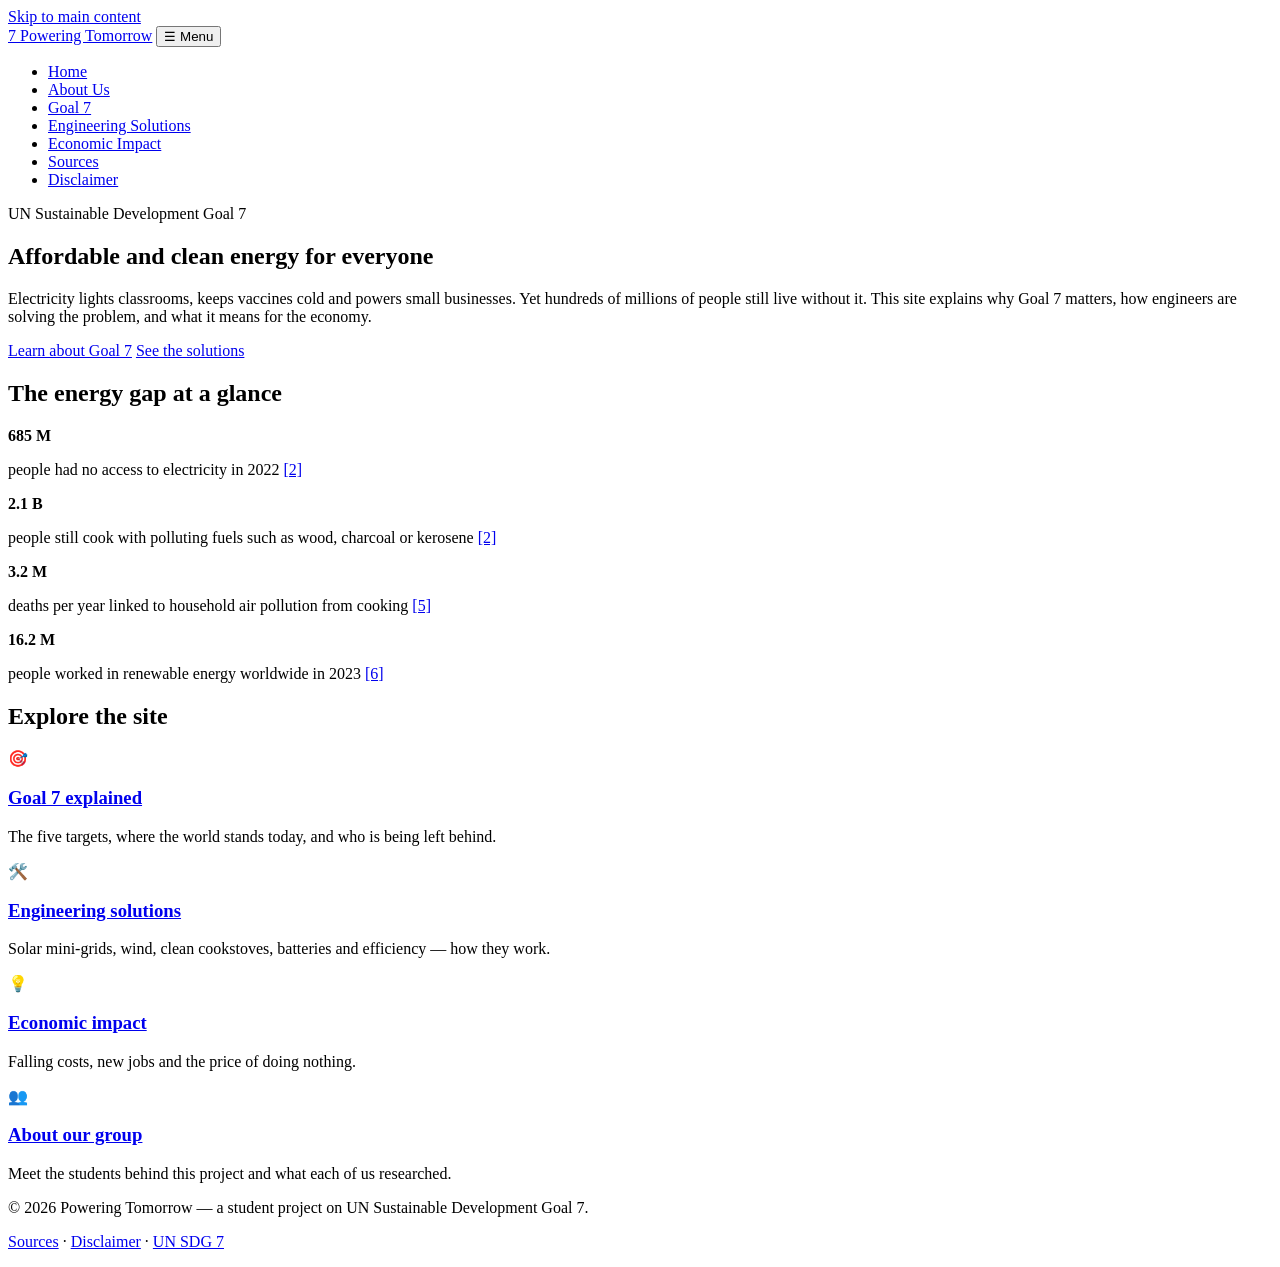
==== index.html @ d021190f "Add files via upload" ====
<!DOCTYPE html>
<html lang="en">
<head>
  <meta charset="UTF-8">
  <meta name="viewport" content="width=device-width, initial-scale=1">
  <title>Home | Powering Tomorrow – SDG 7</title>
  <meta name="description" content="A public guide to UN Sustainable Development Goal 7: affordable, reliable, sustainable and modern energy for all.">
  <link rel="icon" href="data:image/svg+xml,<svg xmlns='http://www.w3.org/2000/svg' viewBox='0 0 100 100'><text y='.9em' font-size='90'>☀️</text></svg>">
  <link rel="stylesheet" href="css/styles.css">
</head>
<body>
  <a class="skip" href="#main">Skip to main content</a>
  <header class="site-header">
    <nav class="nav container" aria-label="Main">
      <a class="brand" href="index.html"><span class="brand-badge" aria-hidden="true">7</span> Powering Tomorrow</a>
      <button class="nav-toggle" aria-expanded="false" aria-controls="nav-links">☰ Menu</button>
      <ul class="nav-links" id="nav-links">
        <li><a href="index.html" aria-current="page">Home</a></li>
        <li><a href="about.html">About Us</a></li>
        <li><a href="goal7.html">Goal 7</a></li>
        <li><a href="engineering.html">Engineering Solutions</a></li>
        <li><a href="economic.html">Economic Impact</a></li>
        <li><a href="sources.html">Sources</a></li>
        <li><a href="disclaimer.html">Disclaimer</a></li>
      </ul>
    </nav>
  </header>
  <main id="main">
    <section class="hero">
      <div class="container">
        <p class="eyebrow">UN Sustainable Development Goal 7</p>
        <h1>Affordable and clean energy for everyone</h1>
        <p class="lead">Electricity lights classrooms, keeps vaccines cold and powers small businesses. Yet hundreds of millions of people still live without it. This site explains why Goal 7 matters, how engineers are solving the problem, and what it means for the economy.</p>
        <a class="btn" href="goal7.html">Learn about Goal 7</a>
        <a class="btn alt" href="engineering.html">See the solutions</a>
      </div>
    </section>

    <section>
      <div class="container">
        <h2>The energy gap at a glance</h2>
        <div class="grid">
          <div class="card stat"><strong>685<span> M</span></strong><p>people had no access to electricity in 2022 <a class="cite" href="sources.html#src2" aria-label="Source 2">[2]</a></p></div>
          <div class="card stat"><strong>2.1<span> B</span></strong><p>people still cook with polluting fuels such as wood, charcoal or kerosene <a class="cite" href="sources.html#src2" aria-label="Source 2">[2]</a></p></div>
          <div class="card stat"><strong>3.2<span> M</span></strong><p>deaths per year linked to household air pollution from cooking <a class="cite" href="sources.html#src5" aria-label="Source 5">[5]</a></p></div>
          <div class="card stat"><strong>16.2<span> M</span></strong><p>people worked in renewable energy worldwide in 2023 <a class="cite" href="sources.html#src6" aria-label="Source 6">[6]</a></p></div>
        </div>
      </div>
    </section>

    <section class="tint">
      <div class="container">
        <h2>Explore the site</h2>
        <div class="grid">
          <article class="card"><div class="icon" aria-hidden="true">🎯</div><h3><a href="goal7.html">Goal 7 explained</a></h3><p>The five targets, where the world stands today, and who is being left behind.</p></article>
          <article class="card"><div class="icon" aria-hidden="true">🛠️</div><h3><a href="engineering.html">Engineering solutions</a></h3><p>Solar mini-grids, wind, clean cookstoves, batteries and efficiency — how they work.</p></article>
          <article class="card"><div class="icon" aria-hidden="true">💡</div><h3><a href="economic.html">Economic impact</a></h3><p>Falling costs, new jobs and the price of doing nothing.</p></article>
          <article class="card"><div class="icon" aria-hidden="true">👥</div><h3><a href="about.html">About our group</a></h3><p>Meet the students behind this project and what each of us researched.</p></article>
        </div>
      </div>
    </section>
  </main>
  <footer class="site-footer">
    <div class="container footer-grid">
      <p>© <span id="year">2026</span> Powering Tomorrow — a student project on UN Sustainable Development Goal 7.</p>
      <p><a href="sources.html">Sources</a> · <a href="disclaimer.html">Disclaimer</a> · <a href="https://sdgs.un.org/goals/goal7" rel="noopener">UN SDG 7</a></p>
    </div>
  </footer>
  <script src="js/main.js"></script>
</body>
</html>
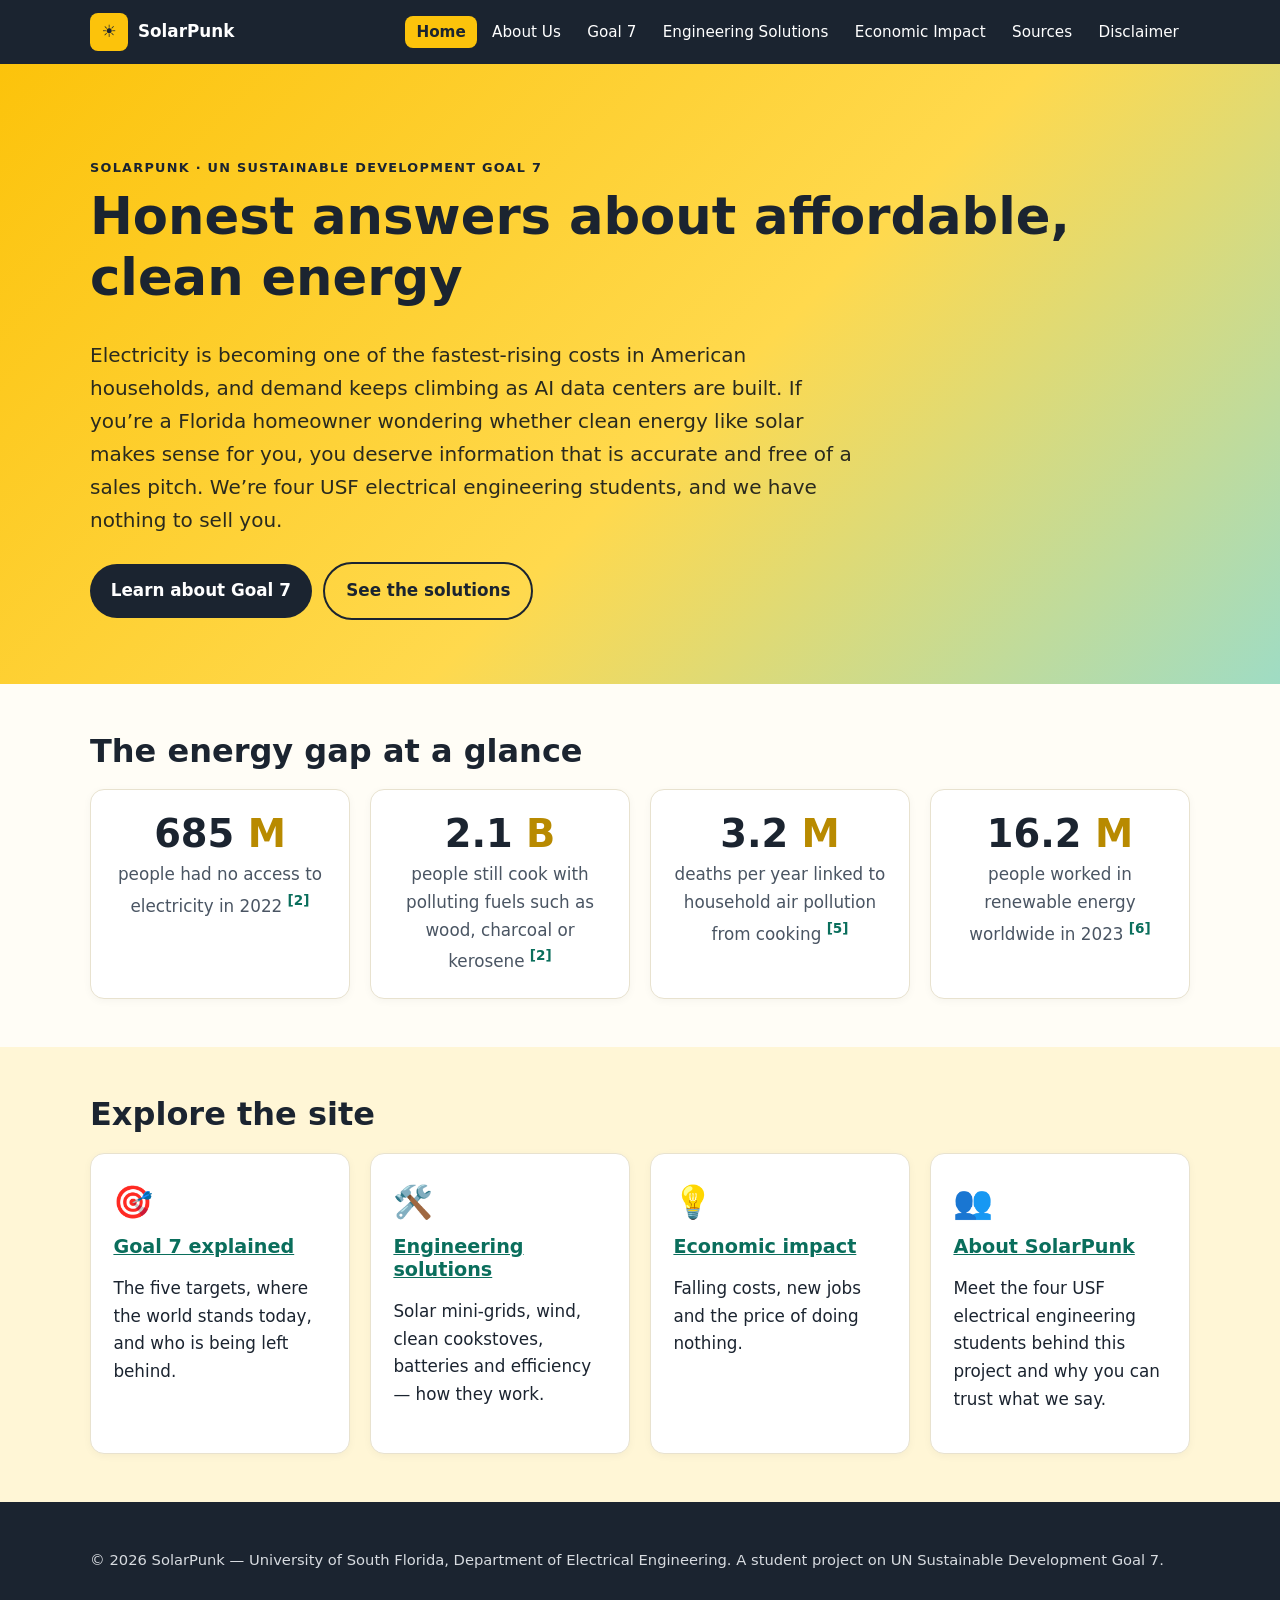
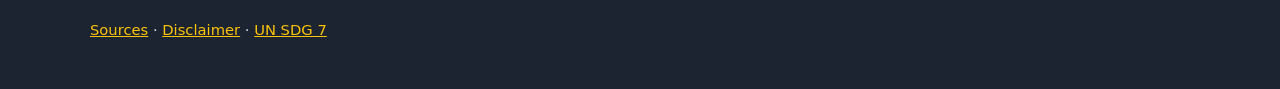
==== commit 256f17ed: "Add files via upload" ====
--- a/index.html
+++ b/index.html
@@ -3,7 +3,7 @@
 <head>
   <meta charset="UTF-8">
   <meta name="viewport" content="width=device-width, initial-scale=1">
-  <title>Home | Powering Tomorrow – SDG 7</title>
+  <title>Home | SolarPunk – SDG 7</title>
   <meta name="description" content="A public guide to UN Sustainable Development Goal 7: affordable, reliable, sustainable and modern energy for all.">
   <link rel="icon" href="data:image/svg+xml,<svg xmlns='http://www.w3.org/2000/svg' viewBox='0 0 100 100'><text y='.9em' font-size='90'>☀️</text></svg>">
   <link rel="stylesheet" href="css/styles.css">
@@ -12,7 +12,7 @@
   <a class="skip" href="#main">Skip to main content</a>
   <header class="site-header">
     <nav class="nav container" aria-label="Main">
-      <a class="brand" href="index.html"><span class="brand-badge" aria-hidden="true">7</span> Powering Tomorrow</a>
+      <a class="brand" href="index.html"><span class="brand-badge" aria-hidden="true">☀</span> SolarPunk</a>
       <button class="nav-toggle" aria-expanded="false" aria-controls="nav-links">☰ Menu</button>
       <ul class="nav-links" id="nav-links">
         <li><a href="index.html" aria-current="page">Home</a></li>
@@ -28,9 +28,9 @@
   <main id="main">
     <section class="hero">
       <div class="container">
-        <p class="eyebrow">UN Sustainable Development Goal 7</p>
-        <h1>Affordable and clean energy for everyone</h1>
-        <p class="lead">Electricity lights classrooms, keeps vaccines cold and powers small businesses. Yet hundreds of millions of people still live without it. This site explains why Goal 7 matters, how engineers are solving the problem, and what it means for the economy.</p>
+        <p class="eyebrow">SolarPunk · UN Sustainable Development Goal 7</p>
+        <h1>Honest answers about affordable, clean energy</h1>
+        <p class="lead">Electricity is becoming one of the fastest-rising costs in American households, and demand keeps climbing as AI data centers are built. If you’re a Florida homeowner wondering whether clean energy like solar makes sense for you, you deserve information that is accurate and free of a sales pitch. We’re four USF electrical engineering students, and we have nothing to sell you.</p>
         <a class="btn" href="goal7.html">Learn about Goal 7</a>
         <a class="btn alt" href="engineering.html">See the solutions</a>
       </div>
@@ -55,14 +55,14 @@
           <article class="card"><div class="icon" aria-hidden="true">🎯</div><h3><a href="goal7.html">Goal 7 explained</a></h3><p>The five targets, where the world stands today, and who is being left behind.</p></article>
           <article class="card"><div class="icon" aria-hidden="true">🛠️</div><h3><a href="engineering.html">Engineering solutions</a></h3><p>Solar mini-grids, wind, clean cookstoves, batteries and efficiency — how they work.</p></article>
           <article class="card"><div class="icon" aria-hidden="true">💡</div><h3><a href="economic.html">Economic impact</a></h3><p>Falling costs, new jobs and the price of doing nothing.</p></article>
-          <article class="card"><div class="icon" aria-hidden="true">👥</div><h3><a href="about.html">About our group</a></h3><p>Meet the students behind this project and what each of us researched.</p></article>
+          <article class="card"><div class="icon" aria-hidden="true">👥</div><h3><a href="about.html">About SolarPunk</a></h3><p>Meet the four USF electrical engineering students behind this project and why you can trust what we say.</p></article>
         </div>
       </div>
     </section>
   </main>
   <footer class="site-footer">
     <div class="container footer-grid">
-      <p>© <span id="year">2026</span> Powering Tomorrow — a student project on UN Sustainable Development Goal 7.</p>
+      <p>© <span id="year">2026</span> SolarPunk — University of South Florida, Department of Electrical Engineering. A student project on UN Sustainable Development Goal 7.</p>
       <p><a href="sources.html">Sources</a> · <a href="disclaimer.html">Disclaimer</a> · <a href="https://sdgs.un.org/goals/goal7" rel="noopener">UN SDG 7</a></p>
     </div>
   </footer>
--- a/css/styles.css
+++ b/css/styles.css
@@ -0,0 +1,100 @@
+:root {
+  --sdg7: #fcc30b;        /* official SDG 7 yellow */
+  --sdg7-dark: #b88a00;
+  --ink: #1b2430;
+  --muted: #4a5563;
+  --bg: #fffdf6;
+  --card: #ffffff;
+  --line: #e8e2cf;
+  --accent: #0a6e5c;      /* clean-energy green */
+  --radius: 14px;
+  --max: 1100px;
+  font-family: "Segoe UI", system-ui, -apple-system, Roboto, Arial, sans-serif;
+}
+* { box-sizing: border-box; }
+body { margin: 0; color: var(--ink); background: var(--bg); line-height: 1.65; font-size: 1.05rem; }
+img { max-width: 100%; display: block; }
+a { color: var(--accent); }
+a:hover { color: #064d40; }
+:focus-visible { outline: 3px solid var(--accent); outline-offset: 3px; }
+h1, h2, h3 { line-height: 1.2; margin: 0 0 .6em; }
+h1 { font-size: clamp(2rem, 5vw, 3.2rem); }
+h2 { font-size: clamp(1.5rem, 3vw, 2rem); }
+.container { width: min(var(--max), 92%); margin-inline: auto; }
+.skip { position: absolute; left: -999px; top: 0; background: var(--ink); color: #fff; padding: .6rem 1rem; z-index: 10; }
+.skip:focus { left: 1rem; }
+
+/* Header / nav */
+.site-header { background: var(--ink); color: #fff; position: sticky; top: 0; z-index: 5; }
+.nav { display: flex; align-items: center; justify-content: space-between; gap: 1rem; padding: .8rem 0; }
+.brand { display: flex; align-items: center; gap: .6rem; color: #fff; text-decoration: none; font-weight: 700; }
+.brand-badge { background: var(--sdg7); color: var(--ink); width: 2.4rem; height: 2.4rem; border-radius: 8px; display: grid; place-items: center; font-weight: 800; }
+.nav-toggle { display: none; background: none; border: 2px solid #fff; color: #fff; border-radius: 8px; padding: .35rem .7rem; font-size: 1rem; cursor: pointer; }
+.nav-links { list-style: none; display: flex; flex-wrap: wrap; gap: .25rem; margin: 0; padding: 0; }
+.nav-links a { color: #fff; text-decoration: none; padding: .45rem .7rem; border-radius: 8px; font-size: .95rem; }
+.nav-links a:hover { background: rgba(255,255,255,.12); }
+.nav-links a[aria-current="page"] { background: var(--sdg7); color: var(--ink); font-weight: 700; }
+@media (max-width: 860px) {
+  .nav-toggle { display: block; }
+  .nav { flex-wrap: wrap; }
+  .nav-links { display: none; width: 100%; flex-direction: column; padding-bottom: .6rem; }
+  .nav-links.open { display: flex; }
+}
+
+/* Hero & page banners */
+.hero { background: linear-gradient(135deg, var(--sdg7) 0%, #ffd94d 55%, #9fdcc4 100%); padding: 5rem 0 4rem; }
+.hero p.lead { font-size: 1.25rem; max-width: 60ch; color: #2a2a1e; }
+.page-banner { background: var(--sdg7); padding: 3rem 0 2.2rem; }
+.page-banner p { max-width: 65ch; margin: 0; color: #2a2a1e; font-size: 1.1rem; }
+.eyebrow { text-transform: uppercase; letter-spacing: .1em; font-size: .8rem; font-weight: 700; margin-bottom: .5rem; }
+.btn { display: inline-block; background: var(--ink); color: #fff; text-decoration: none; padding: .8rem 1.3rem; border-radius: 999px; font-weight: 600; margin: .3rem .4rem 0 0; }
+.btn:hover { background: #000; color: #fff; }
+.btn.alt { background: transparent; color: var(--ink); border: 2px solid var(--ink); }
+
+/* Sections & cards */
+main section { padding: 3rem 0; }
+main section.tint { background: #fff6d6; }
+.grid { display: grid; gap: 1.25rem; grid-template-columns: repeat(auto-fit, minmax(240px, 1fr)); }
+.card { background: var(--card); border: 1px solid var(--line); border-radius: var(--radius); padding: 1.4rem; box-shadow: 0 2px 8px rgba(0,0,0,.04); }
+.card h3 { font-size: 1.2rem; }
+.icon { font-size: 2rem; margin-bottom: .4rem; }
+.stat { text-align: center; }
+.stat strong { display: block; font-size: 2.4rem; color: var(--ink); line-height: 1.1; }
+.stat strong span { color: var(--sdg7-dark); }
+.stat p { margin: .4rem 0 0; color: var(--muted); }
+.cite { font-size: .85rem; vertical-align: super; text-decoration: none; font-weight: 700; }
+.note { color: var(--muted); font-size: .92rem; }
+.prose { max-width: 72ch; }
+.two-col { display: grid; gap: 2rem; grid-template-columns: 1.3fr 1fr; align-items: start; }
+@media (max-width: 760px) { .two-col { grid-template-columns: 1fr; } }
+.callout { border-left: 6px solid var(--sdg7); background: #fff; padding: 1rem 1.3rem; border-radius: 0 var(--radius) var(--radius) 0; }
+
+/* Targets table */
+table { width: 100%; border-collapse: collapse; background: #fff; border-radius: var(--radius); overflow: hidden; }
+caption { text-align: left; font-weight: 700; padding-bottom: .5rem; }
+th, td { text-align: left; padding: .8rem 1rem; border-bottom: 1px solid var(--line); vertical-align: top; }
+th { background: var(--ink); color: #fff; }
+.table-wrap { overflow-x: auto; }
+
+/* Bar chart */
+.bars { display: grid; gap: .7rem; }
+.bar { display: grid; grid-template-columns: 9rem 1fr; align-items: center; gap: .8rem; }
+.bar-track { background: #efe7cc; border-radius: 999px; overflow: hidden; height: 1.6rem; }
+.bar-fill { background: var(--accent); color: #fff; height: 100%; font-size: .85rem; font-weight: 700; display: flex; align-items: center; justify-content: flex-end; padding-right: .6rem; width: 0; transition: width 1.2s ease; }
+.bar-fill.fossil { background: #7b6f5a; }
+
+/* Team */
+.member { text-align: center; }
+.avatar { width: 96px; height: 96px; border-radius: 50%; margin: 0 auto .8rem; display: grid; place-items: center; font-size: 1.8rem; font-weight: 800; color: var(--ink); background: var(--sdg7); }
+.role { color: var(--accent); font-weight: 600; margin: -.3rem 0 .5rem; }
+
+/* Sources */
+ol.sources li { margin-bottom: 1.1rem; padding-left: .3rem; }
+ol.sources .used { display: block; color: var(--muted); font-size: .9rem; }
+
+/* Footer */
+.site-footer { background: var(--ink); color: #d7dbe0; padding: 2rem 0; font-size: .92rem; }
+.site-footer a { color: var(--sdg7); }
+.footer-grid { display: flex; flex-wrap: wrap; gap: 1rem 2rem; justify-content: space-between; }
+
+@media (prefers-reduced-motion: reduce) { .bar-fill { transition: none; } html { scroll-behavior: auto; } }
